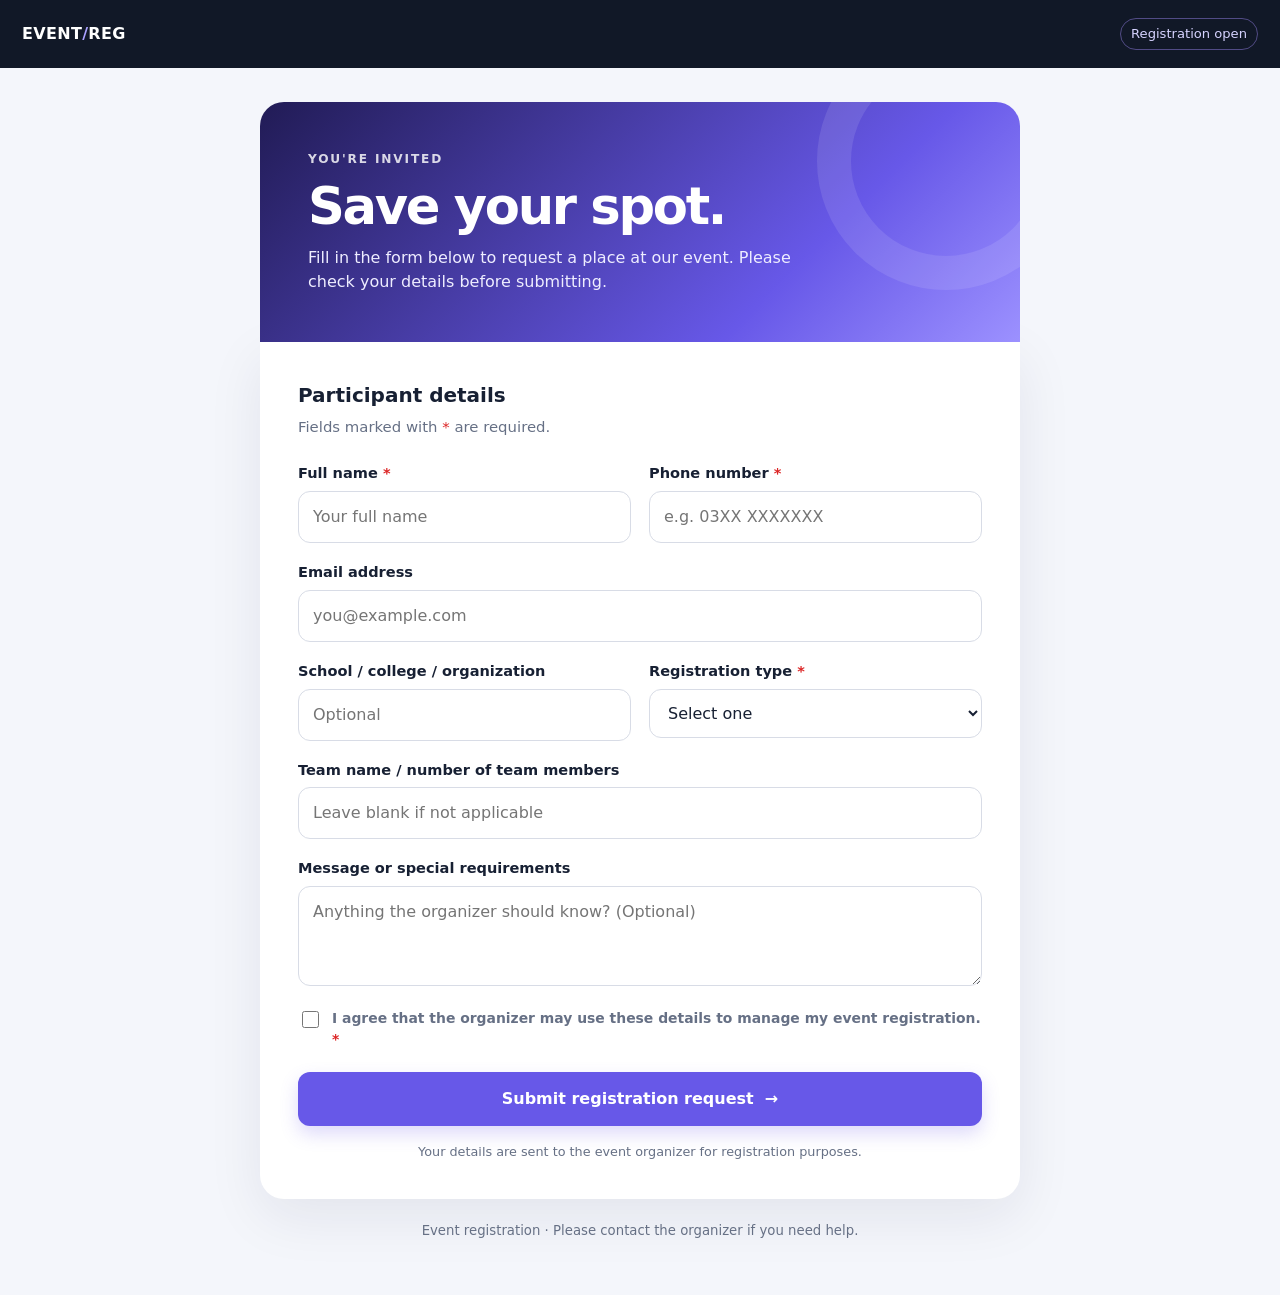
==== index.html @ c317f819 "Add files via upload" ====
<!doctype html>
<html lang="en">
<head>
  <meta charset="utf-8">
  <meta name="viewport" content="width=device-width, initial-scale=1">
  <meta name="theme-color" content="#111827">
  <title>Event Registration</title>
  <style>
    :root {
      color-scheme: light;
      --ink: #172033;
      --muted: #667085;
      --line: #e5e7eb;
      --paper: #ffffff;
      --wash: #f4f6fb;
      --accent: #6758e8;
      --accent-dark: #5143cf;
    }
    * { box-sizing: border-box; }
    body {
      margin: 0;
      background: var(--wash);
      color: var(--ink);
      font-family: Inter, ui-sans-serif, system-ui, -apple-system, BlinkMacSystemFont, "Segoe UI", sans-serif;
      line-height: 1.5;
    }
    .topbar {
      padding: 18px 22px;
      background: #111827;
      color: #fff;
      display: flex;
      align-items: center;
      justify-content: space-between;
      gap: 12px;
    }
    .brand { font-weight: 800; letter-spacing: .02em; }
    .top-label {
      color: #d6d3ff;
      font-size: .82rem;
      border: 1px solid #514b85;
      padding: 5px 10px;
      border-radius: 999px;
    }
    main { width: min(760px, calc(100% - 28px)); margin: 34px auto 54px; }
    .hero {
      background: linear-gradient(135deg, #211b55, #6758e8 70%, #9c91ff);
      color: white;
      padding: clamp(25px, 6vw, 48px);
      border-radius: 24px 24px 0 0;
      position: relative;
      overflow: hidden;
    }
    .hero::after {
      content: "";
      position: absolute;
      width: 190px;
      height: 190px;
      border: 34px solid rgba(255,255,255,.10);
      border-radius: 50%;
      right: -55px;
      top: -70px;
    }
    .eyebrow { text-transform: uppercase; letter-spacing: .15em; font-size: .76rem; font-weight: 800; opacity: .82; }
    h1 { font-size: clamp(2rem, 6vw, 3.2rem); line-height: 1.05; margin: 12px 0; letter-spacing: -.045em; }
    .hero p { max-width: 520px; margin: 0; color: #eeedff; }
    .form-card {
      background: var(--paper);
      padding: clamp(22px, 5vw, 38px);
      border-radius: 0 0 24px 24px;
      box-shadow: 0 18px 55px rgba(26, 31, 64, .08);
    }
    .section-title { margin: 0 0 6px; font-size: 1.25rem; }
    .hint { color: var(--muted); margin: 0 0 24px; font-size: .93rem; }
    .grid { display: grid; grid-template-columns: 1fr 1fr; gap: 18px; }
    .field { display: flex; flex-direction: column; gap: 7px; min-width: 0; }
    .wide { grid-column: 1 / -1; }
    label { font-size: .91rem; font-weight: 700; }
    .required { color: #dc2626; }
    input, select, textarea {
      width: 100%;
      border: 1px solid #d8dce6;
      border-radius: 12px;
      padding: 13px 14px;
      background: #fff;
      color: var(--ink);
      font: inherit;
      outline: none;
      transition: border-color .15s, box-shadow .15s;
    }
    textarea { min-height: 100px; resize: vertical; }
    input:focus, select:focus, textarea:focus {
      border-color: var(--accent);
      box-shadow: 0 0 0 3px rgba(103,88,232,.14);
    }
    .consent { display: flex; gap: 10px; align-items: flex-start; color: var(--muted); font-size: .87rem; margin: 22px 0; }
    .consent input { width: 17px; height: 17px; margin-top: 3px; accent-color: var(--accent); flex: 0 0 auto; }
    button {
      width: 100%;
      border: 0;
      border-radius: 12px;
      background: var(--accent);
      color: white;
      padding: 15px 18px;
      font: inherit;
      font-weight: 800;
      cursor: pointer;
      box-shadow: 0 8px 18px rgba(103,88,232,.22);
    }
    button:hover { background: var(--accent-dark); }
    .privacy { color: var(--muted); text-align: center; font-size: .8rem; margin: 16px 0 0; }
    footer { text-align: center; color: var(--muted); font-size: .83rem; padding: 22px 10px 0; }
    @media (max-width: 560px) {
      main { margin-top: 18px; }
      .grid { grid-template-columns: 1fr; gap: 15px; }
      .wide { grid-column: auto; }
      .topbar { padding: 15px 17px; }
    }
  </style>
</head>
<body>
  <header class="topbar">
    <div class="brand">EVENT<span style="color:#aaa1ff">/</span>REG</div>
    <div class="top-label">Registration open</div>
  </header>

  <main>
    <section class="hero">
      <div class="eyebrow">You're invited</div>
      <h1>Save your spot.</h1>
      <p>Fill in the form below to request a place at our event. Please check your details before submitting.</p>
    </section>

  
    <form class="form-card"
          action="https://formsubmit.co/studentsuran@gmail.com"
          method="POST">
      <input type="hidden" name="_subject" value="New event registration request">
      <input type="hidden" name="_template" value="table">
      <input type="hidden" name="_captcha" value="true">
      <input type="text" name="_honey" style="display:none" tabindex="-1" autocomplete="off">

      <h2 class="section-title">Participant details</h2>
      <p class="hint">Fields marked with <span class="required">*</span> are required.</p>

      <div class="grid">
        <div class="field">
          <label for="name">Full name <span class="required">*</span></label>
          <input id="name" name="Full name" autocomplete="name" placeholder="Your full name" required maxlength="100">
        </div>
        <div class="field">
          <label for="phone">Phone number <span class="required">*</span></label>
          <input id="phone" name="Phone number" type="tel" autocomplete="tel" placeholder="e.g. 03XX XXXXXXX" required maxlength="30">
        </div>
        <div class="field wide">
          <label for="email">Email address</label>
          <input id="email" name="Participant email" type="email" autocomplete="email" placeholder="you@example.com" maxlength="150">
        </div>
        <div class="field">
          <label for="organization">School / college / organization</label>
          <input id="organization" name="School, college, or organization" placeholder="Optional" maxlength="150">
        </div>
        <div class="field">
          <label for="type">Registration type <span class="required">*</span></label>
          <select id="type" name="Registration type" required>
            <option value="" selected disabled>Select one</option>
            <option>Individual</option>
            <option>Team representative</option>
            <option>Guest</option>
            <option>Volunteer</option>
          </select>
        </div>
        <div class="field wide">
          <label for="team">Team name / number of team members</label>
          <input id="team" name="Team details" placeholder="Leave blank if not applicable" maxlength="150">
        </div>
        <div class="field wide">
          <label for="message">Message or special requirements</label>
          <textarea id="message" name="Message or special requirements" placeholder="Anything the organizer should know? (Optional)" maxlength="1000"></textarea>
        </div>
      </div>

      <label class="consent">
        <input type="checkbox" name="Consent" value="I agree that the organizer may use these details to manage my event registration." required>
        <span>I agree that the organizer may use these details to manage my event registration. <span class="required">*</span></span>
      </label>

      <button type="submit">Submit registration request&nbsp; →</button>
      <p class="privacy">Your details are sent to the event organizer for registration purposes.</p>
    </form>
    <footer>Event registration · Please contact the organizer if you need help.</footer>
  </main>
</body>
</html>
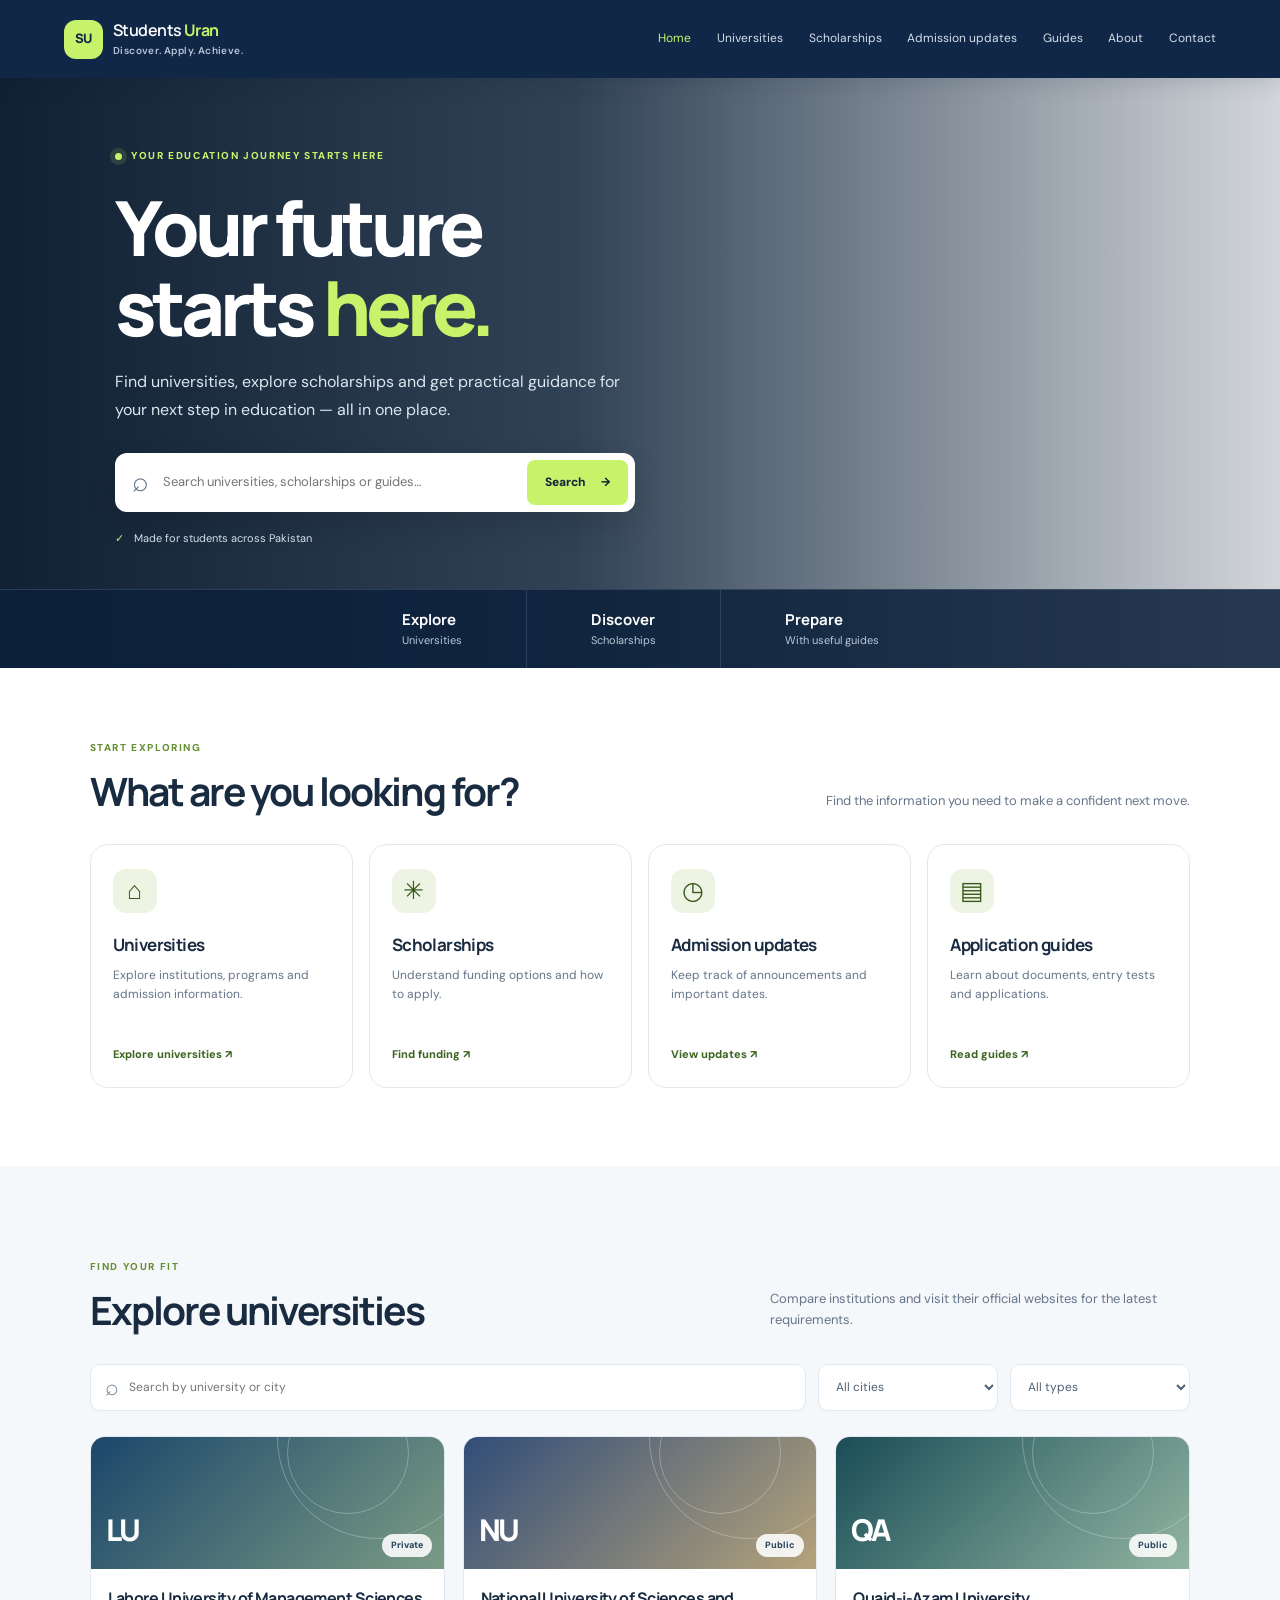
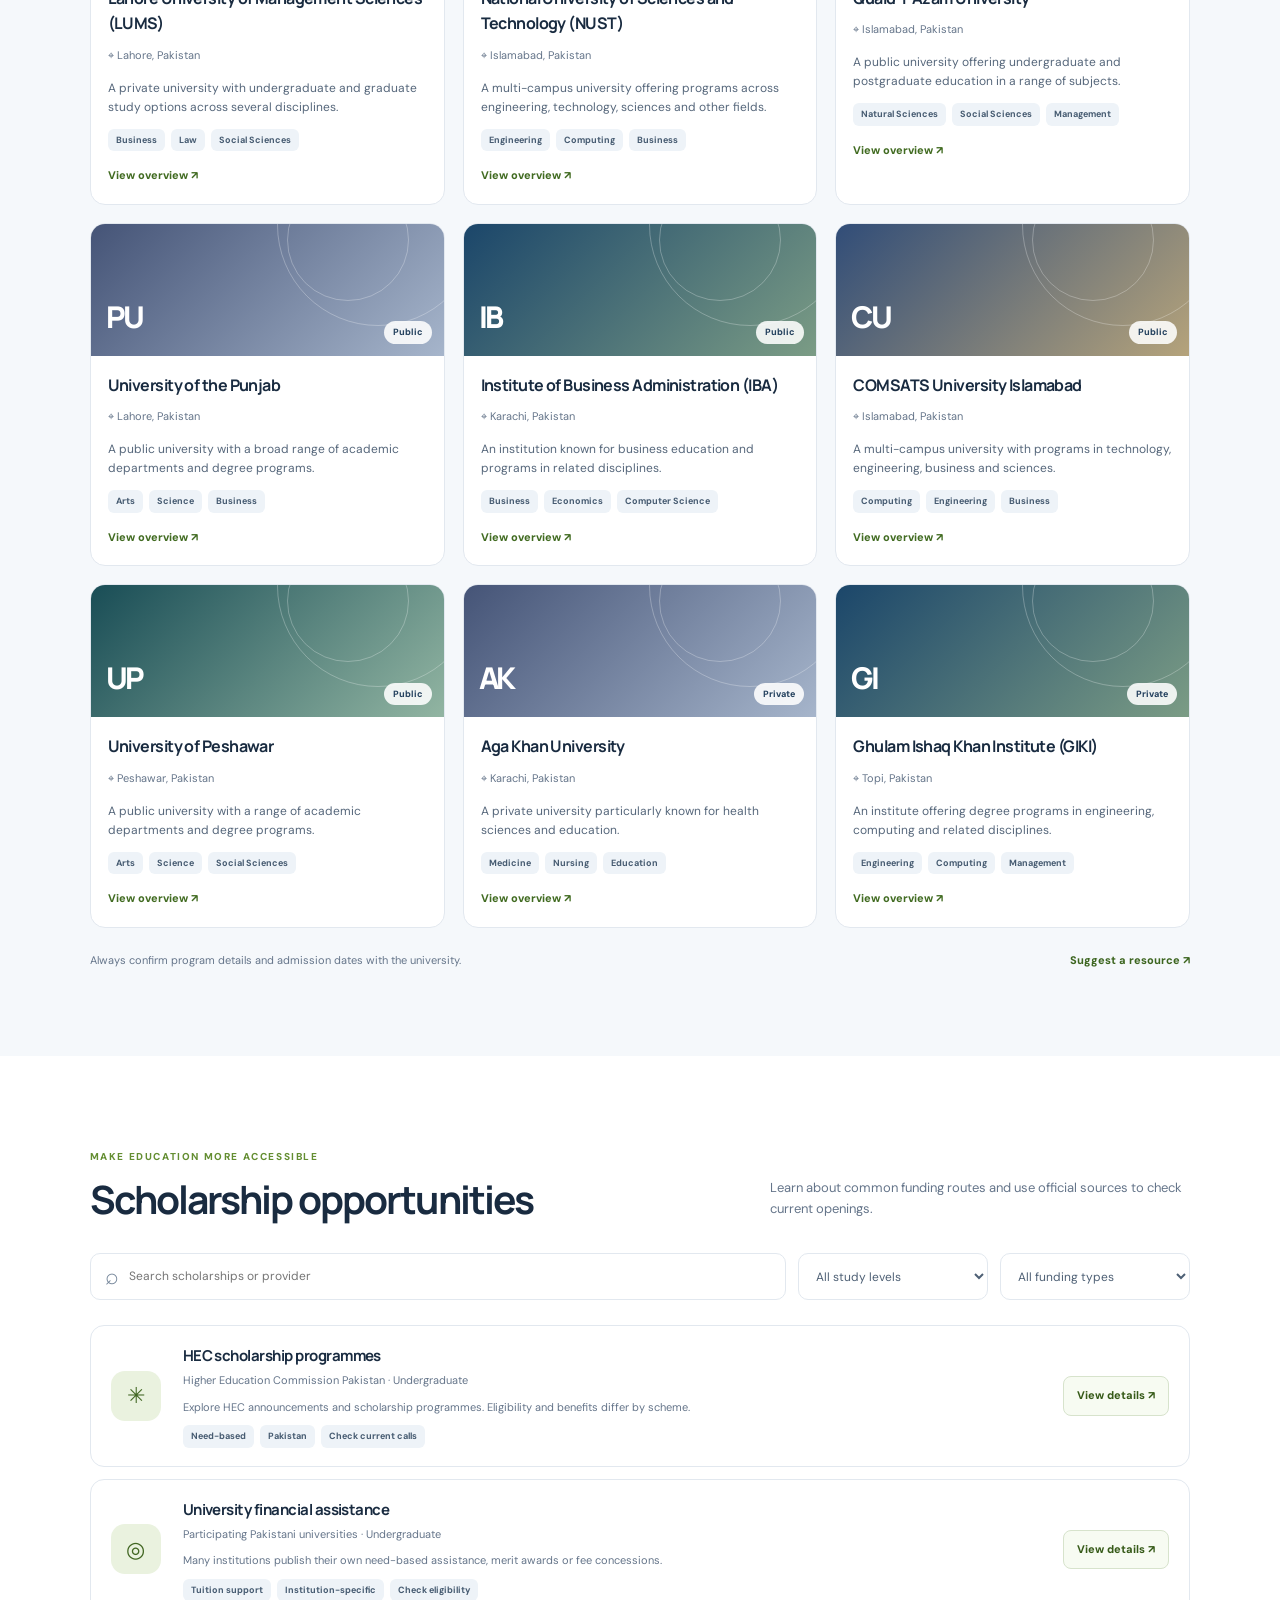
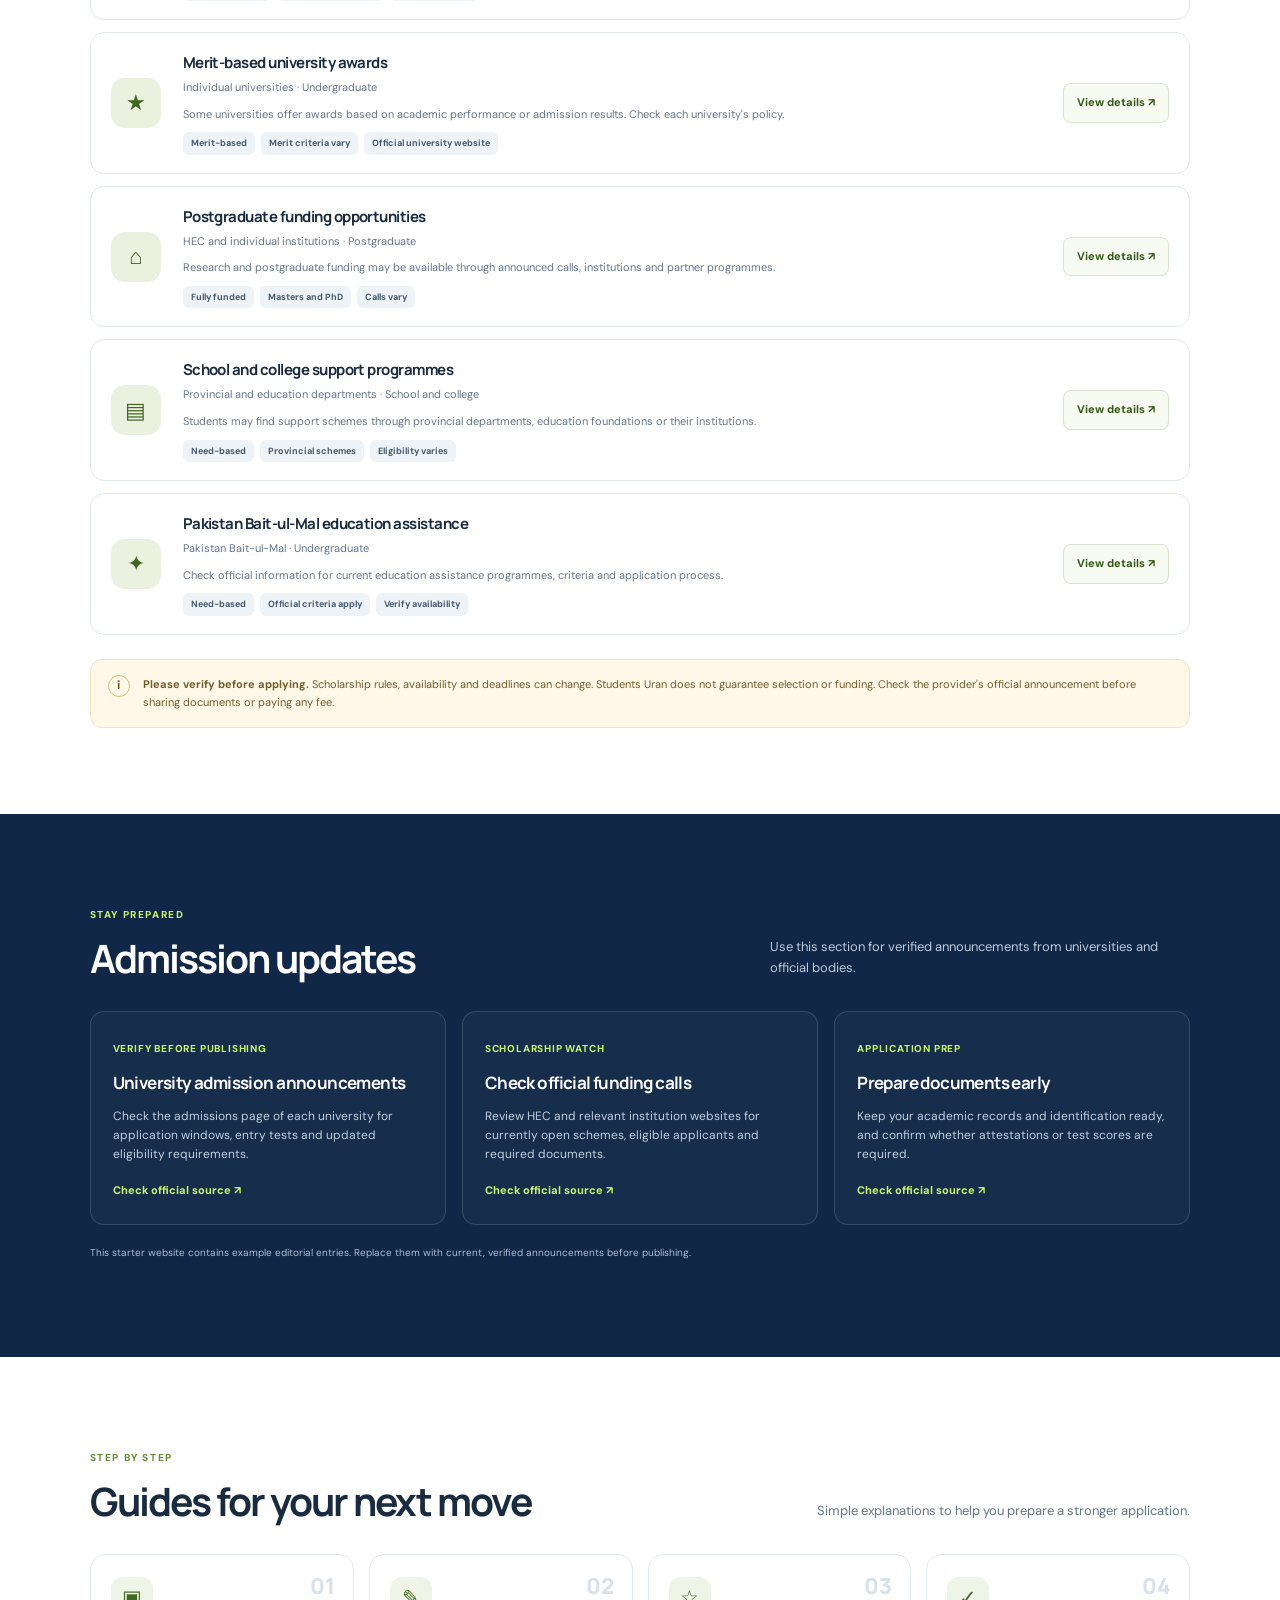
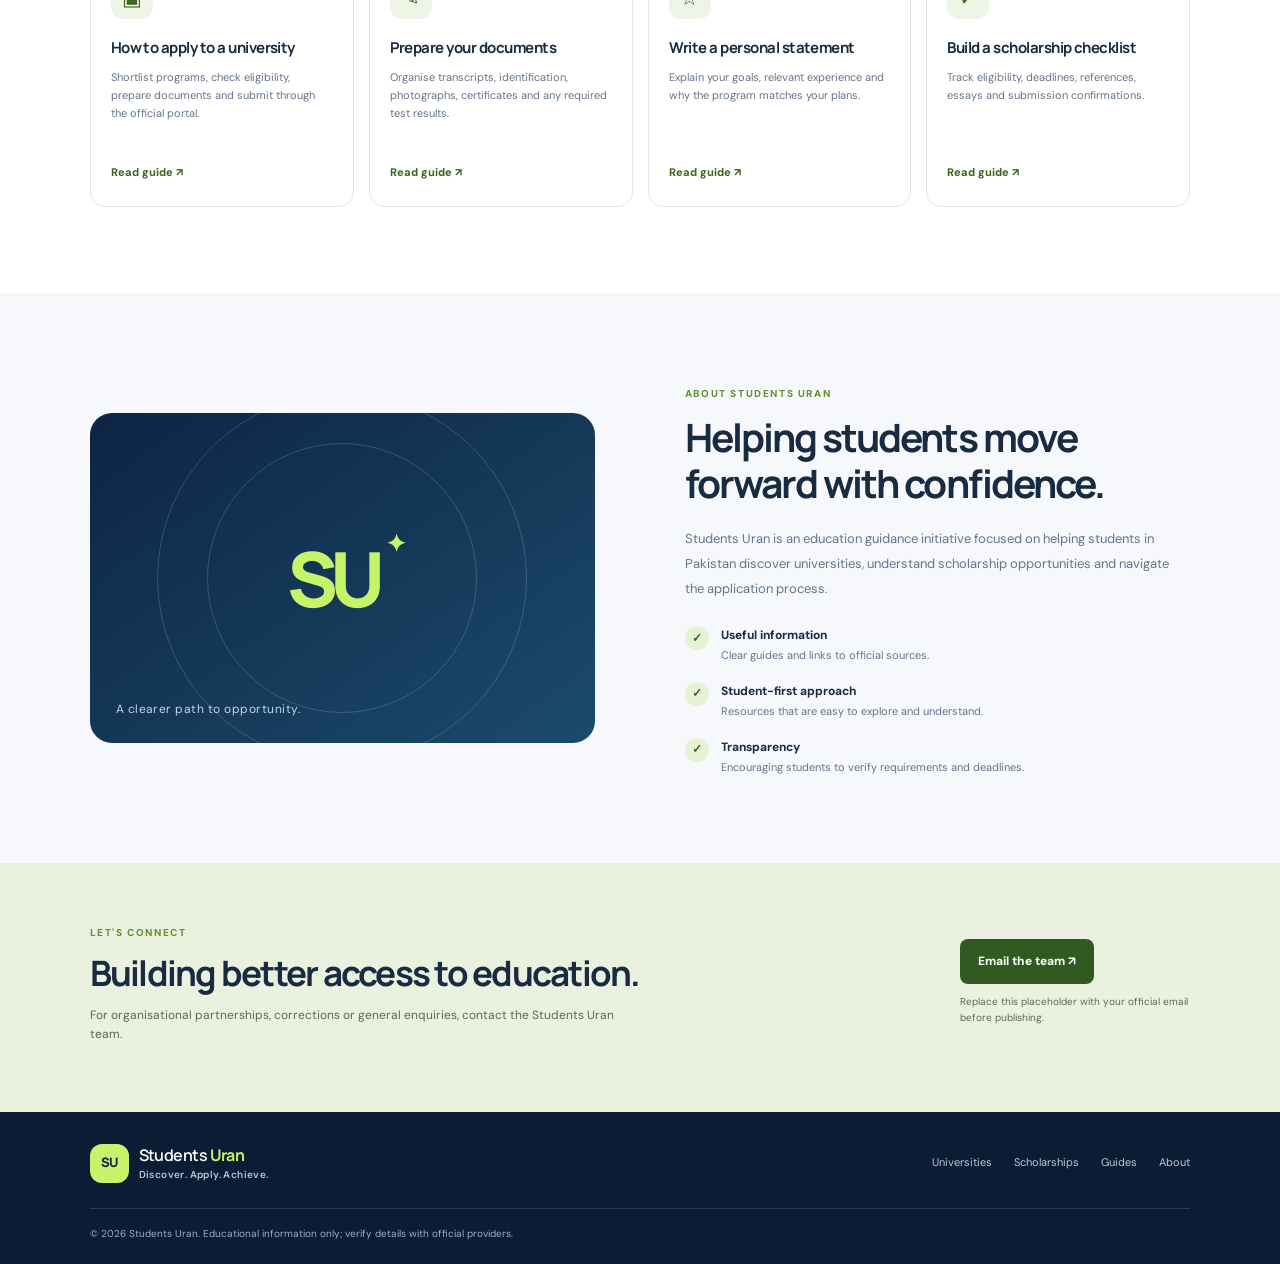
==== commit 29055f0a: "Add files via upload" ====
--- a/index.html
+++ b/index.html
@@ -3,191 +3,108 @@
 <head>
   <meta charset="utf-8">
   <meta name="viewport" content="width=device-width, initial-scale=1">
-  <meta name="theme-color" content="#111827">
-  <title>Event Registration</title>
-  <style>
-    :root {
-      color-scheme: light;
-      --ink: #172033;
-      --muted: #667085;
-      --line: #e5e7eb;
-      --paper: #ffffff;
-      --wash: #f4f6fb;
-      --accent: #6758e8;
-      --accent-dark: #5143cf;
-    }
-    * { box-sizing: border-box; }
-    body {
-      margin: 0;
-      background: var(--wash);
-      color: var(--ink);
-      font-family: Inter, ui-sans-serif, system-ui, -apple-system, BlinkMacSystemFont, "Segoe UI", sans-serif;
-      line-height: 1.5;
-    }
-    .topbar {
-      padding: 18px 22px;
-      background: #111827;
-      color: #fff;
-      display: flex;
-      align-items: center;
-      justify-content: space-between;
-      gap: 12px;
-    }
-    .brand { font-weight: 800; letter-spacing: .02em; }
-    .top-label {
-      color: #d6d3ff;
-      font-size: .82rem;
-      border: 1px solid #514b85;
-      padding: 5px 10px;
-      border-radius: 999px;
-    }
-    main { width: min(760px, calc(100% - 28px)); margin: 34px auto 54px; }
-    .hero {
-      background: linear-gradient(135deg, #211b55, #6758e8 70%, #9c91ff);
-      color: white;
-      padding: clamp(25px, 6vw, 48px);
-      border-radius: 24px 24px 0 0;
-      position: relative;
-      overflow: hidden;
-    }
-    .hero::after {
-      content: "";
-      position: absolute;
-      width: 190px;
-      height: 190px;
-      border: 34px solid rgba(255,255,255,.10);
-      border-radius: 50%;
-      right: -55px;
-      top: -70px;
-    }
-    .eyebrow { text-transform: uppercase; letter-spacing: .15em; font-size: .76rem; font-weight: 800; opacity: .82; }
-    h1 { font-size: clamp(2rem, 6vw, 3.2rem); line-height: 1.05; margin: 12px 0; letter-spacing: -.045em; }
-    .hero p { max-width: 520px; margin: 0; color: #eeedff; }
-    .form-card {
-      background: var(--paper);
-      padding: clamp(22px, 5vw, 38px);
-      border-radius: 0 0 24px 24px;
-      box-shadow: 0 18px 55px rgba(26, 31, 64, .08);
-    }
-    .section-title { margin: 0 0 6px; font-size: 1.25rem; }
-    .hint { color: var(--muted); margin: 0 0 24px; font-size: .93rem; }
-    .grid { display: grid; grid-template-columns: 1fr 1fr; gap: 18px; }
-    .field { display: flex; flex-direction: column; gap: 7px; min-width: 0; }
-    .wide { grid-column: 1 / -1; }
-    label { font-size: .91rem; font-weight: 700; }
-    .required { color: #dc2626; }
-    input, select, textarea {
-      width: 100%;
-      border: 1px solid #d8dce6;
-      border-radius: 12px;
-      padding: 13px 14px;
-      background: #fff;
-      color: var(--ink);
-      font: inherit;
-      outline: none;
-      transition: border-color .15s, box-shadow .15s;
-    }
-    textarea { min-height: 100px; resize: vertical; }
-    input:focus, select:focus, textarea:focus {
-      border-color: var(--accent);
-      box-shadow: 0 0 0 3px rgba(103,88,232,.14);
-    }
-    .consent { display: flex; gap: 10px; align-items: flex-start; color: var(--muted); font-size: .87rem; margin: 22px 0; }
-    .consent input { width: 17px; height: 17px; margin-top: 3px; accent-color: var(--accent); flex: 0 0 auto; }
-    button {
-      width: 100%;
-      border: 0;
-      border-radius: 12px;
-      background: var(--accent);
-      color: white;
-      padding: 15px 18px;
-      font: inherit;
-      font-weight: 800;
-      cursor: pointer;
-      box-shadow: 0 8px 18px rgba(103,88,232,.22);
-    }
-    button:hover { background: var(--accent-dark); }
-    .privacy { color: var(--muted); text-align: center; font-size: .8rem; margin: 16px 0 0; }
-    footer { text-align: center; color: var(--muted); font-size: .83rem; padding: 22px 10px 0; }
-    @media (max-width: 560px) {
-      main { margin-top: 18px; }
-      .grid { grid-template-columns: 1fr; gap: 15px; }
-      .wide { grid-column: auto; }
-      .topbar { padding: 15px 17px; }
-    }
-  </style>
+  <meta name="description" content="Students Uran helps Pakistani students explore universities, scholarships, admissions and application guides.">
+  <meta name="theme-color" content="#102747">
+  <title>Students Uran — Discover. Apply. Achieve.</title>
+  <link rel="preconnect" href="https://fonts.googleapis.com">
+  <link rel="preconnect" href="https://fonts.gstatic.com" crossorigin>
+  <link href="https://fonts.googleapis.com/css2?family=DM+Sans:wght@400;500;600;700&family=Manrope:wght@400;500;600;700;800&display=swap" rel="stylesheet">
+  <link rel="stylesheet" href="styles.css">
 </head>
 <body>
-  <header class="topbar">
-    <div class="brand">EVENT<span style="color:#aaa1ff">/</span>REG</div>
-    <div class="top-label">Registration open</div>
+  <header class="site-header">
+    <a class="brand" href="#home" aria-label="Students Uran home">
+      <span class="brand-mark">SU</span>
+      <span>Students <b>Uran</b><small>Discover. Apply. Achieve.</small></span>
+    </a>
+    <button class="menu-toggle" id="menuToggle" aria-label="Open navigation" aria-expanded="false">☰</button>
+    <nav id="mainNav" class="nav">
+      <a href="#home" class="active">Home</a><a href="#universities">Universities</a><a href="#scholarships">Scholarships</a>
+      <a href="#updates">Admission updates</a><a href="#guides">Guides</a><a href="#about">About</a><a href="#contact">Contact</a>
+    </nav>
   </header>
 
   <main>
-    <section class="hero">
-      <div class="eyebrow">You're invited</div>
-      <h1>Save your spot.</h1>
-      <p>Fill in the form below to request a place at our event. Please check your details before submitting.</p>
+    <section class="hero" id="home">
+      <div class="hero-shade"></div>
+      <div class="hero-content">
+        <div class="eyebrow"><span class="eyebrow-dot"></span> YOUR EDUCATION JOURNEY STARTS HERE</div>
+        <h1>Your future<br>starts <span>here.</span></h1>
+        <p>Find universities, explore scholarships and get practical guidance for your next step in education — all in one place.</p>
+        <form class="hero-search" id="heroSearch">
+          <span aria-hidden="true">⌕</span><input id="globalSearch" type="search" placeholder="Search universities, scholarships or guides…" aria-label="Search website">
+          <button type="submit">Search <span>→</span></button>
+        </form>
+        <div class="hero-note"><span>✓</span> Made for students across Pakistan</div>
+      </div>
+      <div class="hero-stats">
+        <div><strong>Explore</strong><span>Universities</span></div><div><strong>Discover</strong><span>Scholarships</span></div><div><strong>Prepare</strong><span>With useful guides</span></div>
+      </div>
     </section>
 
-  
-    <form class="form-card"
-          action="https://formsubmit.co/studentsuran@gmail.com"
-          method="POST">
-      <input type="hidden" name="_subject" value="New event registration request">
-      <input type="hidden" name="_template" value="table">
-      <input type="hidden" name="_captcha" value="true">
-      <input type="text" name="_honey" style="display:none" tabindex="-1" autocomplete="off">
+    <section class="section quick-section">
+      <div class="section-heading"><div><span class="kicker">START EXPLORING</span><h2>What are you looking for?</h2></div><p>Find the information you need to make a confident next move.</p></div>
+      <div class="quick-grid">
+        <a class="quick-card" href="#universities"><span class="quick-icon">⌂</span><h3>Universities</h3><p>Explore institutions, programs and admission information.</p><span class="card-link">Explore universities ↗</span></a>
+        <a class="quick-card" href="#scholarships"><span class="quick-icon">✳</span><h3>Scholarships</h3><p>Understand funding options and how to apply.</p><span class="card-link">Find funding ↗</span></a>
+        <a class="quick-card" href="#updates"><span class="quick-icon">◷</span><h3>Admission updates</h3><p>Keep track of announcements and important dates.</p><span class="card-link">View updates ↗</span></a>
+        <a class="quick-card" href="#guides"><span class="quick-icon">▤</span><h3>Application guides</h3><p>Learn about documents, entry tests and applications.</p><span class="card-link">Read guides ↗</span></a>
+      </div>
+    </section>
 
-      <h2 class="section-title">Participant details</h2>
-      <p class="hint">Fields marked with <span class="required">*</span> are required.</p>
+    <section class="section tinted" id="universities">
+      <div class="section-heading"><div><span class="kicker">FIND YOUR FIT</span><h2>Explore universities</h2></div><p>Compare institutions and visit their official websites for the latest requirements.</p></div>
+      <div class="filters">
+        <label class="search-field"><span>⌕</span><input id="universitySearch" type="search" placeholder="Search by university or city"></label>
+        <select id="cityFilter" aria-label="Filter universities by city"><option value="">All cities</option></select>
+        <select id="typeFilter" aria-label="Filter universities by type"><option value="">All types</option><option>Public</option><option>Private</option></select>
+      </div>
+      <div class="card-grid" id="universityGrid"></div>
+      <p class="empty-state hidden" id="universityEmpty">No universities match those filters. Try another search.</p>
+      <div class="section-foot"><span>Always confirm program details and admission dates with the university.</span><a href="#contact">Suggest a resource ↗</a></div>
+    </section>
 
-      <div class="grid">
-        <div class="field">
-          <label for="name">Full name <span class="required">*</span></label>
-          <input id="name" name="Full name" autocomplete="name" placeholder="Your full name" required maxlength="100">
-        </div>
-        <div class="field">
-          <label for="phone">Phone number <span class="required">*</span></label>
-          <input id="phone" name="Phone number" type="tel" autocomplete="tel" placeholder="e.g. 03XX XXXXXXX" required maxlength="30">
-        </div>
-        <div class="field wide">
-          <label for="email">Email address</label>
-          <input id="email" name="Participant email" type="email" autocomplete="email" placeholder="you@example.com" maxlength="150">
-        </div>
-        <div class="field">
-          <label for="organization">School / college / organization</label>
-          <input id="organization" name="School, college, or organization" placeholder="Optional" maxlength="150">
-        </div>
-        <div class="field">
-          <label for="type">Registration type <span class="required">*</span></label>
-          <select id="type" name="Registration type" required>
-            <option value="" selected disabled>Select one</option>
-            <option>Individual</option>
-            <option>Team representative</option>
-            <option>Guest</option>
-            <option>Volunteer</option>
-          </select>
-        </div>
-        <div class="field wide">
-          <label for="team">Team name / number of team members</label>
-          <input id="team" name="Team details" placeholder="Leave blank if not applicable" maxlength="150">
-        </div>
-        <div class="field wide">
-          <label for="message">Message or special requirements</label>
-          <textarea id="message" name="Message or special requirements" placeholder="Anything the organizer should know? (Optional)" maxlength="1000"></textarea>
-        </div>
+    <section class="section" id="scholarships">
+      <div class="section-heading"><div><span class="kicker">MAKE EDUCATION MORE ACCESSIBLE</span><h2>Scholarship opportunities</h2></div><p>Learn about common funding routes and use official sources to check current openings.</p></div>
+      <div class="filters scholarship-filters">
+        <label class="search-field"><span>⌕</span><input id="scholarshipSearch" type="search" placeholder="Search scholarships or provider"></label>
+        <select id="levelFilter" aria-label="Filter by study level"><option value="">All study levels</option><option>Undergraduate</option><option>Postgraduate</option><option>School and college</option></select>
+        <select id="fundingFilter" aria-label="Filter by funding type"><option value="">All funding types</option><option>Need-based</option><option>Merit-based</option><option>Fully funded</option><option>Tuition support</option></select>
       </div>
+      <div class="scholarship-list" id="scholarshipList"></div>
+      <p class="empty-state hidden" id="scholarshipEmpty">No opportunities match those filters. Try another search.</p>
+      <div class="notice"><span class="notice-icon">i</span><p><b>Please verify before applying.</b> Scholarship rules, availability and deadlines can change. Students Uran does not guarantee selection or funding. Check the provider's official announcement before sharing documents or paying any fee.</p></div>
+    </section>
 
-      <label class="consent">
-        <input type="checkbox" name="Consent" value="I agree that the organizer may use these details to manage my event registration." required>
-        <span>I agree that the organizer may use these details to manage my event registration. <span class="required">*</span></span>
-      </label>
+    <section class="section dark-section" id="updates">
+      <div class="section-heading light-heading"><div><span class="kicker">STAY PREPARED</span><h2>Admission updates</h2></div><p>Use this section for verified announcements from universities and official bodies.</p></div>
+      <div class="updates-grid" id="updatesGrid"></div>
+      <p class="update-caption">This starter website contains example editorial entries. Replace them with current, verified announcements before publishing.</p>
+    </section>
 
-      <button type="submit">Submit registration request&nbsp; →</button>
-      <p class="privacy">Your details are sent to the event organizer for registration purposes.</p>
-    </form>
-    <footer>Event registration · Please contact the organizer if you need help.</footer>
+    <section class="section" id="guides">
+      <div class="section-heading"><div><span class="kicker">STEP BY STEP</span><h2>Guides for your next move</h2></div><p>Simple explanations to help you prepare a stronger application.</p></div>
+      <div class="guide-grid">
+        <article class="guide-card"><span class="guide-number">01</span><div class="guide-icon">▣</div><h3>How to apply to a university</h3><p>Shortlist programs, check eligibility, prepare documents and submit through the official portal.</p><button class="text-button guide-open" data-guide="apply">Read guide ↗</button></article>
+        <article class="guide-card"><span class="guide-number">02</span><div class="guide-icon">✎</div><h3>Prepare your documents</h3><p>Organise transcripts, identification, photographs, certificates and any required test results.</p><button class="text-button guide-open" data-guide="documents">Read guide ↗</button></article>
+        <article class="guide-card"><span class="guide-number">03</span><div class="guide-icon">☆</div><h3>Write a personal statement</h3><p>Explain your goals, relevant experience and why the program matches your plans.</p><button class="text-button guide-open" data-guide="statement">Read guide ↗</button></article>
+        <article class="guide-card"><span class="guide-number">04</span><div class="guide-icon">✓</div><h3>Build a scholarship checklist</h3><p>Track eligibility, deadlines, references, essays and submission confirmations.</p><button class="text-button guide-open" data-guide="scholarship">Read guide ↗</button></article>
+      </div>
+    </section>
+
+    <section class="section about-section" id="about">
+      <div class="about-art"><div class="orbit orbit-one"></div><div class="orbit orbit-two"></div><div class="about-monogram">SU<span>✦</span></div><div class="about-caption">A clearer path to opportunity.</div></div>
+      <div class="about-copy"><span class="kicker">ABOUT STUDENTS URAN</span><h2>Helping students move forward with confidence.</h2><p>Students Uran is an education guidance initiative focused on helping students in Pakistan discover universities, understand scholarship opportunities and navigate the application process.</p>
+        <div class="value-list"><div><span>✓</span><div><b>Useful information</b><small>Clear guides and links to official sources.</small></div></div><div><span>✓</span><div><b>Student-first approach</b><small>Resources that are easy to explore and understand.</small></div></div><div><span>✓</span><div><b>Transparency</b><small>Encouraging students to verify requirements and deadlines.</small></div></div></div>
+      </div>
+    </section>
+
+    <section class="contact-band" id="contact"><div><span class="kicker">LET'S CONNECT</span><h2>Building better access to education.</h2><p>For organisational partnerships, corrections or general enquiries, contact the Students Uran team.</p></div><div class="contact-actions"><a class="button button-green" id="emailLink" href="mailto:hello@studentsuran.org">Email the team ↗</a><p>Replace this placeholder with your official email before publishing.</p></div></section>
   </main>
+
+  <footer class="footer"><a class="brand footer-brand" href="#home"><span class="brand-mark">SU</span><span>Students <b>Uran</b><small>Discover. Apply. Achieve.</small></span></a><div class="footer-links"><a href="#universities">Universities</a><a href="#scholarships">Scholarships</a><a href="#guides">Guides</a><a href="#about">About</a></div><p>© <span id="year"></span> Students Uran. Educational information only; verify details with official providers.</p></footer>
+
+  <dialog id="detailDialog" class="detail-dialog"><button class="dialog-close" id="dialogClose" aria-label="Close dialog">×</button><div id="dialogContent"></div></dialog>
+  <script src="data.js"></script><script src="app.js"></script>
 </body>
-</html>
+</html>
--- a/styles.css
+++ b/styles.css
@@ -0,0 +1,5 @@
+ :root{--navy:#102747;--navy2:#173b68;--ink:#192b40;--muted:#65758a;--green:#c7f36b;--green-dark:#365a18;--line:#e2e8ef;--pale:#f5f8fb;--white:#fff;--radius:18px;--shadow:0 12px 35px rgba(18,39,67,.08)}
+*{box-sizing:border-box}html{scroll-behavior:smooth;scroll-padding-top:90px}body{margin:0;font-family:"DM Sans",sans-serif;color:var(--ink);line-height:1.6;background:#fff}h1,h2,h3,.brand{font-family:Manrope,sans-serif;letter-spacing:-.035em}a{color:inherit;text-decoration:none}button,input,select{font:inherit}.site-header{height:78px;padding:0 clamp(18px,5vw,76px);display:flex;align-items:center;justify-content:space-between;gap:28px;background:var(--navy);color:white;position:sticky;top:0;z-index:10;box-shadow:0 5px 20px #081a3020}.brand{display:flex;align-items:center;gap:10px;font-size:16px;font-weight:600;line-height:1.2;white-space:nowrap}.brand b{color:var(--green)}.brand small{display:block;font-family:"DM Sans",sans-serif;font-size:10px;letter-spacing:.04em;color:#b7c6d8;margin-top:4px}.brand-mark{display:grid;place-items:center;width:39px;height:39px;border-radius:12px;background:var(--green);color:var(--navy);font-size:13px;font-weight:800;letter-spacing:-.04em}.nav{display:flex;align-items:center;gap:clamp(12px,2vw,27px)}.nav a{font-size:12px;color:#d5dfeb;transition:.2s}.nav a:hover,.nav a.active{color:var(--green)}.menu-toggle{display:none;background:none;border:0;color:#fff;font-size:26px}.hero{min-height:540px;position:relative;display:flex;align-items:center;background:linear-gradient(90deg,rgba(7,24,44,.96) 0%,rgba(9,30,53,.84) 45%,rgba(9,30,53,.18) 100%),url('https://images.unsplash.com/photo-1523050854058-8df90110c9f1?auto=format&fit=crop&w=2000&q=85') center 45%/cover;color:white;padding:70px clamp(22px,9vw,140px) 120px}.hero-content{max-width:670px;position:relative;z-index:1}.eyebrow,.kicker{font-size:10px;letter-spacing:.16em;font-weight:800;color:#648e32}.eyebrow{color:var(--green);display:flex;align-items:center;gap:9px}.eyebrow-dot{width:7px;height:7px;background:var(--green);border-radius:50%;box-shadow:0 0 0 5px #c7f36b20}.hero h1{font-size:clamp(46px,6.2vw,76px);line-height:1.05;margin:24px 0 20px;font-weight:800;letter-spacing:-.065em}.hero h1 span{color:var(--green)}.hero-content>p{max-width:520px;color:#dce6f0;font-size:16px;line-height:1.8;margin-bottom:28px}.hero-search{display:flex;align-items:center;gap:12px;background:#fff;border-radius:12px;padding:7px 7px 7px 17px;max-width:620px;box-shadow:0 12px 30px #0002}.hero-search>span{font-size:28px;color:#64758a}.hero-search input{min-width:0;flex:1;border:0;outline:0;color:var(--ink);font-size:13px}.hero-search button,.button{border:0;border-radius:8px;padding:13px 18px;background:var(--green);color:#14263b;font-weight:800;font-size:12px;cursor:pointer}.hero-search button span{margin-left:12px}.hero-note{font-size:11px;color:#d5dfeb;margin-top:18px}.hero-note span{color:var(--green);margin-right:7px}.hero-stats{position:absolute;z-index:1;bottom:0;left:0;right:0;display:flex;justify-content:center;background:#0b203bdb;border-top:1px solid #ffffff20}.hero-stats div{padding:18px 5vw;display:flex;flex-direction:column;border-right:1px solid #ffffff20;min-width:180px}.hero-stats div:last-child{border:0}.hero-stats strong{font-family:Manrope,sans-serif;font-size:15px}.hero-stats span{font-size:11px;color:#b9c8d8}.section{padding:86px clamp(20px,7vw,104px)}.tinted{background:var(--pale)}.section-heading{display:flex;align-items:end;justify-content:space-between;gap:28px;margin-bottom:30px}.section-heading h2,.about-copy h2,.contact-band h2{font-size:clamp(27px,3.4vw,39px);line-height:1.2;margin:9px 0 0;letter-spacing:-.05em}.section-heading>p{max-width:420px;color:var(--muted);font-size:13px;margin:0 0 3px}.quick-section{padding-top:65px;padding-bottom:78px}.quick-grid{display:grid;grid-template-columns:repeat(4,1fr);gap:16px}.quick-card{border:1px solid var(--line);border-radius:var(--radius);padding:24px 22px 22px;transition:.2s;background:white}.quick-card:hover,.university-card:hover,.guide-card:hover{transform:translateY(-4px);box-shadow:var(--shadow);border-color:#c9d7e7}.quick-icon{display:grid;place-items:center;width:44px;height:44px;background:#edf4e3;color:#385a1b;border-radius:13px;font-size:25px}.quick-card h3{font-size:17px;margin:18px 0 7px}.quick-card p{font-size:12px;color:var(--muted);min-height:58px;margin:0 0 16px}.card-link,.text-button{font-size:11px;color:#3c651f;font-weight:800}.filters{display:grid;grid-template-columns:minmax(200px,1fr) 180px 180px;gap:12px;margin-bottom:25px}.search-field{display:flex;align-items:center;gap:10px;background:#fff;border:1px solid var(--line);border-radius:10px;padding:0 14px;color:#75869a}.search-field span{font-size:23px}.search-field input{border:0;outline:0;width:100%;min-width:0;padding:13px 0;font-size:12px;background:transparent;color:var(--ink)}select{border:1px solid var(--line);border-radius:10px;background:#fff;color:#4e6075;padding:0 13px;font-size:12px;min-width:0}.card-grid{display:grid;grid-template-columns:repeat(3,1fr);gap:18px}.university-card{border:1px solid var(--line);border-radius:15px;overflow:hidden;background:#fff;transition:.2s}.uni-art{height:132px;position:relative;display:flex;align-items:end;padding:15px;background:linear-gradient(135deg,#1d476d,#86a77b);overflow:hidden}.uni-art:before,.uni-art:after{content:"";position:absolute;border:1px solid #ffffff45;border-radius:50%;width:200px;height:200px;right:-35px;top:-100px}.uni-art:after{width:120px;height:120px;right:35px;top:-45px}.uni-symbol{position:relative;z-index:1;color:#fff;font-size:30px;font-family:Manrope,sans-serif;font-weight:800;letter-spacing:-.08em}.uni-type{position:absolute;right:12px;bottom:12px;z-index:1;background:#ffffffdf;border-radius:20px;padding:4px 9px;font-size:9px;font-weight:800;color:#24415e}.uni-body{padding:17px}.uni-body h3{font-size:16px;margin:0 0 4px}.uni-city{font-size:11px;color:var(--muted)}.uni-body p{font-size:12px;color:#56677b;min-height:38px}.tag-row{display:flex;flex-wrap:wrap;gap:6px}.tag{display:inline-flex;background:#eef3f8;border-radius:6px;padding:4px 8px;font-size:9px;color:#465b71;font-weight:700}.uni-body button{margin-top:16px;background:none;border:0;padding:0;color:#416b21;font-size:11px;font-weight:800;cursor:pointer}.section-foot{display:flex;justify-content:space-between;gap:20px;margin-top:24px;font-size:11px;color:var(--muted)}.section-foot a{color:#3c651f;font-weight:800}.scholarship-filters{grid-template-columns:minmax(200px,1fr) 190px 190px}.scholarship-list{display:grid;gap:12px}.scholarship-card{display:grid;grid-template-columns:55px 1fr auto;gap:17px;align-items:center;border:1px solid var(--line);border-radius:14px;padding:18px 20px}.scholarship-icon{height:50px;width:50px;border-radius:14px;background:#eaf2df;color:#426723;display:grid;place-items:center;font-size:22px}.scholarship-card h3{font-size:15px;margin:0 0 4px}.scholarship-card p{font-size:11px;color:var(--muted);margin:0 0 9px}.scholarship-card .tag-row{margin-top:5px}.outline-button{border:1px solid #d7e3cc;color:#365a18;background:#f7fbf2;border-radius:8px;padding:10px 13px;font-size:11px;font-weight:800;cursor:pointer;white-space:nowrap}.notice{display:flex;gap:13px;background:#fff8e9;border:1px solid #f2e4bd;border-radius:12px;padding:15px 17px;margin-top:24px;color:#735d2b}.notice-icon{display:grid;place-items:center;flex:0 0 22px;height:22px;border:1px solid #d7bd72;border-radius:50%;font-size:12px;font-weight:800}.notice p{margin:0;font-size:11px;line-height:1.7}.dark-section{background:var(--navy);color:#fff}.light-heading .kicker{color:var(--green)}.light-heading>p{color:#bdc9d8}.updates-grid{display:grid;grid-template-columns:repeat(3,1fr);gap:16px}.update-card{border:1px solid #ffffff22;border-radius:14px;padding:22px;background:#ffffff08}.update-date{font-size:10px;color:var(--green);font-weight:800;letter-spacing:.08em}.update-card h3{font-size:17px;line-height:1.35;margin:12px 0 8px}.update-card p{font-size:12px;color:#c1cedc;min-height:55px}.update-card a{font-size:11px;color:var(--green);font-weight:800}.update-caption{font-size:10px;color:#aebdd0;margin-top:20px}.guide-grid{display:grid;grid-template-columns:repeat(4,1fr);gap:15px}.guide-card{position:relative;border:1px solid var(--line);border-radius:15px;padding:22px 20px;transition:.2s}.guide-number{position:absolute;right:18px;top:16px;color:#d8e2eb;font:800 22px Manrope,sans-serif}.guide-icon{width:42px;height:42px;border-radius:12px;display:grid;place-items:center;background:#eff5e6;color:#416823;font-size:21px}.guide-card h3{font-size:15px;line-height:1.4;margin:18px 0 9px}.guide-card p{font-size:11px;color:var(--muted);min-height:78px}.text-button{background:none;border:0;padding:0;cursor:pointer}.about-section{display:grid;grid-template-columns:1fr 1fr;align-items:center;gap:clamp(35px,7vw,100px);background:#f6f8fb}.about-art{min-height:330px;border-radius:22px;background:linear-gradient(145deg,#0d2544,#1c4a6b);position:relative;overflow:hidden;display:grid;place-items:center;color:#fff}.orbit{position:absolute;border:1px solid #ffffff2a;border-radius:50%;width:370px;height:370px}.orbit-two{width:270px;height:270px}.about-monogram{font:800 76px Manrope,sans-serif;letter-spacing:-.1em;color:var(--green);position:relative}.about-monogram span{font-size:24px;vertical-align:top;margin-left:8px}.about-caption{position:absolute;bottom:24px;left:26px;font-size:12px;color:#c7d5e2;letter-spacing:.04em}.about-copy>p{font-size:13px;line-height:1.9;color:var(--muted);margin:20px 0}.value-list{display:grid;gap:17px;margin-top:25px}.value-list>div{display:flex;gap:12px;align-items:start}.value-list>div>span{display:grid;place-items:center;background:#e5f2d3;color:#3d641e;width:24px;height:24px;border-radius:50%;font-size:12px;font-weight:800;flex-shrink:0}.value-list b,.value-list small{display:block}.value-list b{font-size:12px}.value-list small{font-size:11px;color:var(--muted);margin-top:2px}.contact-band{padding:55px clamp(20px,7vw,104px);display:flex;justify-content:space-between;align-items:center;gap:30px;background:#eaf2df}.contact-band h2{font-size:clamp(25px,3vw,35px);max-width:550px}.contact-band p{font-size:12px;color:#586b4b;max-width:540px}.contact-actions{min-width:210px}.button-green{display:inline-block;background:#315a20;color:white}.contact-actions>p{font-size:10px;max-width:230px}.footer{background:#0b1d34;color:#fff;padding:32px clamp(20px,7vw,104px) 22px;display:grid;grid-template-columns:1fr auto;gap:25px;align-items:center}.footer-brand{width:max-content}.footer-links{display:flex;gap:22px;flex-wrap:wrap}.footer-links a{font-size:11px;color:#bdc9d8}.footer>p{grid-column:1/-1;border-top:1px solid #ffffff20;padding-top:17px;margin:0;color:#9eafc3;font-size:10px}.empty-state{padding:28px;text-align:center;border:1px dashed #cbd5e1;border-radius:12px;color:var(--muted);font-size:13px}.hidden{display:none!important}.detail-dialog{width:min(620px,calc(100% - 28px));max-height:85vh;overflow:auto;border:0;border-radius:18px;padding:32px;box-shadow:0 25px 100px #07172c55;color:var(--ink)}.detail-dialog::backdrop{background:#07172cb8;backdrop-filter:blur(3px)}.dialog-close{position:absolute;right:15px;top:12px;border:0;background:#eff3f7;border-radius:50%;width:34px;height:34px;font-size:24px;cursor:pointer}.detail-dialog h2{font-size:26px;margin:4px 40px 10px 0}.detail-dialog p,.detail-dialog li{font-size:13px;color:#5b6b7e;line-height:1.8}.detail-dialog h3{font-size:14px;margin-top:22px}.dialog-link{display:inline-block;margin-top:12px;background:var(--navy);color:#fff;border-radius:8px;padding:12px 16px;font-size:12px;font-weight:800}.dialog-meta{display:flex;gap:8px;flex-wrap:wrap;margin:14px 0}.dialog-meta .tag{font-size:10px}
+@media(max-width:1050px){.nav{gap:12px}.nav a{font-size:11px}.quick-grid,.guide-grid{grid-template-columns:repeat(2,1fr)}.section{padding-left:5vw;padding-right:5vw}.hero{padding-left:7vw}.card-grid{grid-template-columns:repeat(2,1fr)}}
+@media(max-width:760px){.site-header{height:68px;padding:0 18px}.menu-toggle{display:block}.nav{display:none;position:absolute;left:0;right:0;top:68px;padding:16px 20px 22px;background:var(--navy);flex-direction:column;align-items:stretch;gap:0;border-top:1px solid #ffffff20}.nav.open{display:flex}.nav a{padding:12px 0;font-size:13px}.hero{min-height:590px;padding:55px 22px 150px;background-position:58% center}.hero h1{font-size:52px}.hero-content>p{font-size:14px}.hero-search{flex-wrap:wrap;padding:10px}.hero-search input{font-size:12px}.hero-search button{padding:12px}.hero-stats div{padding:15px 12px;min-width:0;flex:1}.hero-stats strong{font-size:12px}.hero-stats span{font-size:9px}.section{padding:58px 20px}.section-heading{display:block}.section-heading>p{margin-top:12px}.quick-grid,.guide-grid,.card-grid,.updates-grid{grid-template-columns:1fr}.quick-card p,.guide-card p{min-height:0}.filters,.scholarship-filters{grid-template-columns:1fr}.filters select{min-height:44px}.scholarship-card{grid-template-columns:45px 1fr;gap:12px;padding:15px}.scholarship-icon{height:43px;width:43px}.scholarship-card .outline-button{grid-column:2;justify-self:start}.section-foot{flex-direction:column;gap:8px}.about-section{grid-template-columns:1fr;gap:30px}.about-art{min-height:260px}.contact-band{padding:40px 20px;display:block}.contact-actions{margin-top:20px}.footer{grid-template-columns:1fr}.footer-links{gap:14px}.footer>p{grid-column:auto}.detail-dialog{padding:25px 22px}.update-card p{min-height:0}}
+@media(prefers-reduced-motion:reduce){html{scroll-behavior:auto}*,*::before,*::after{transition:none!important}}
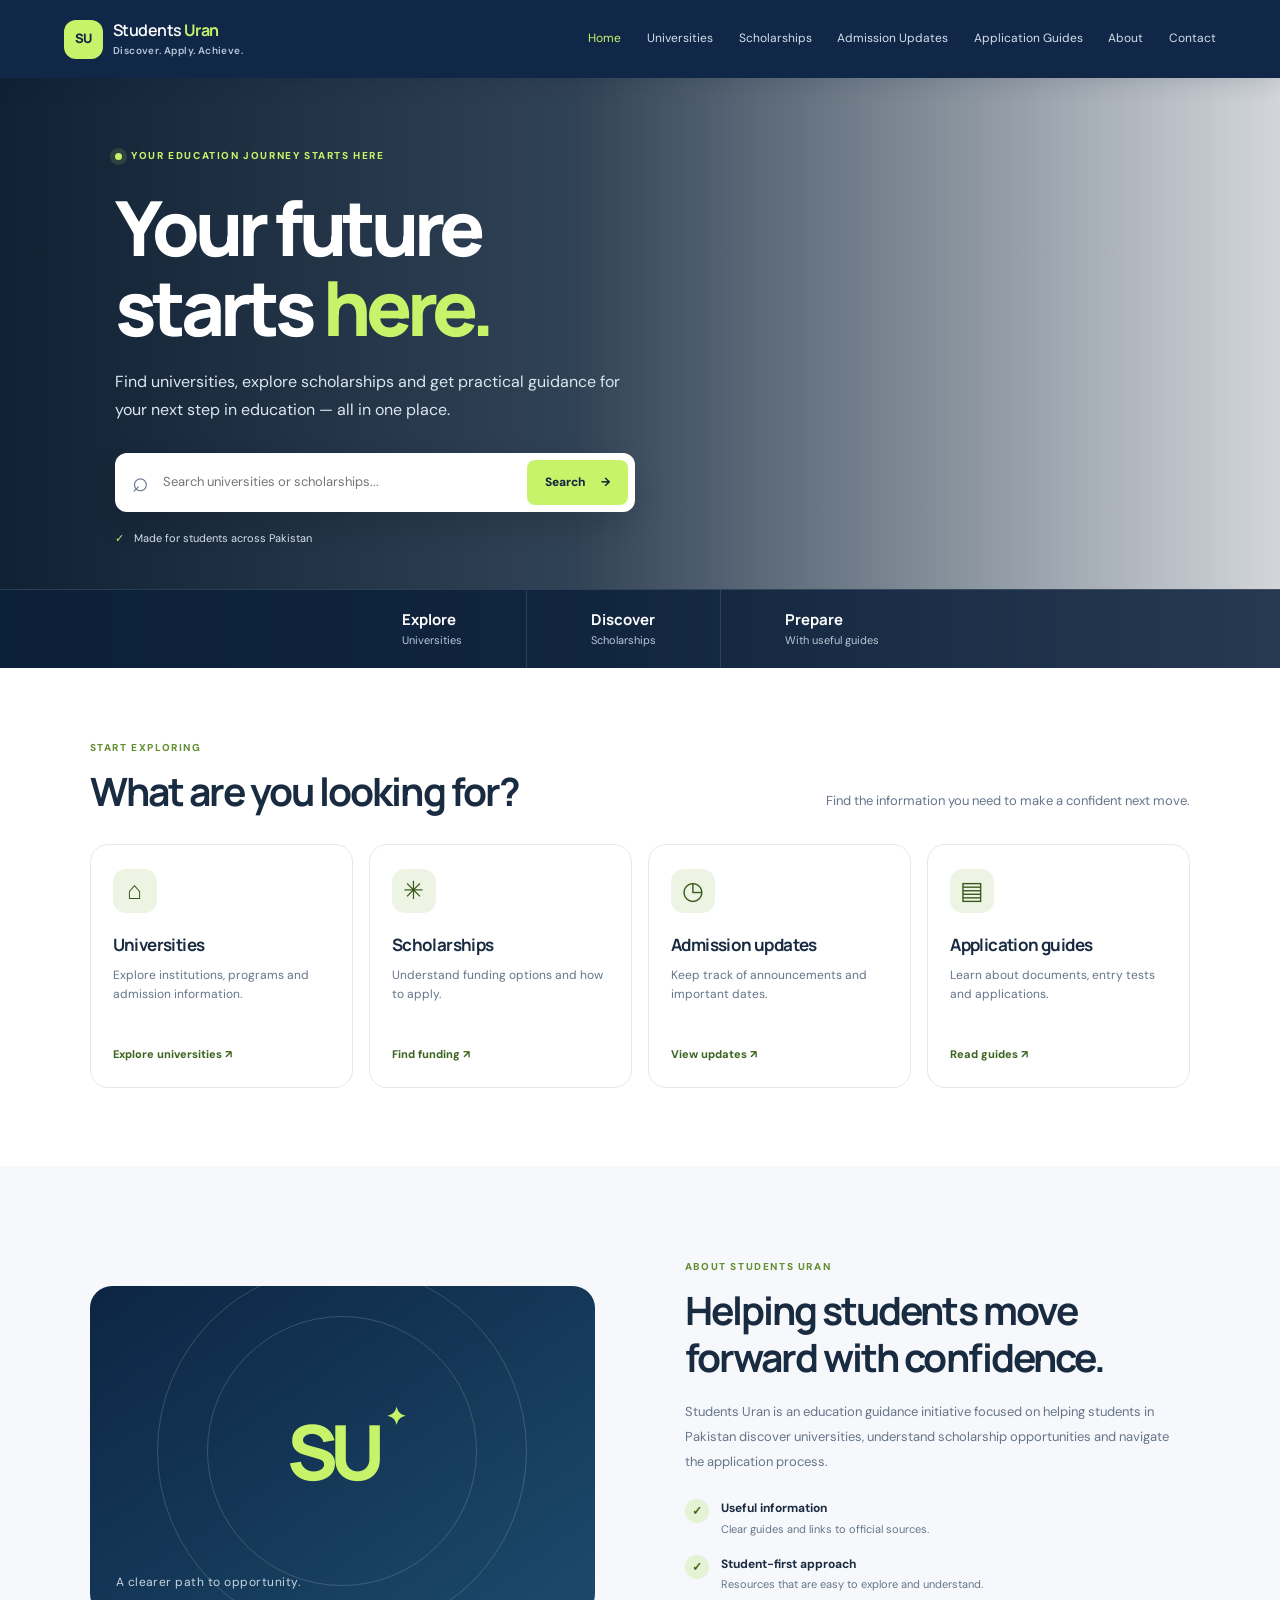
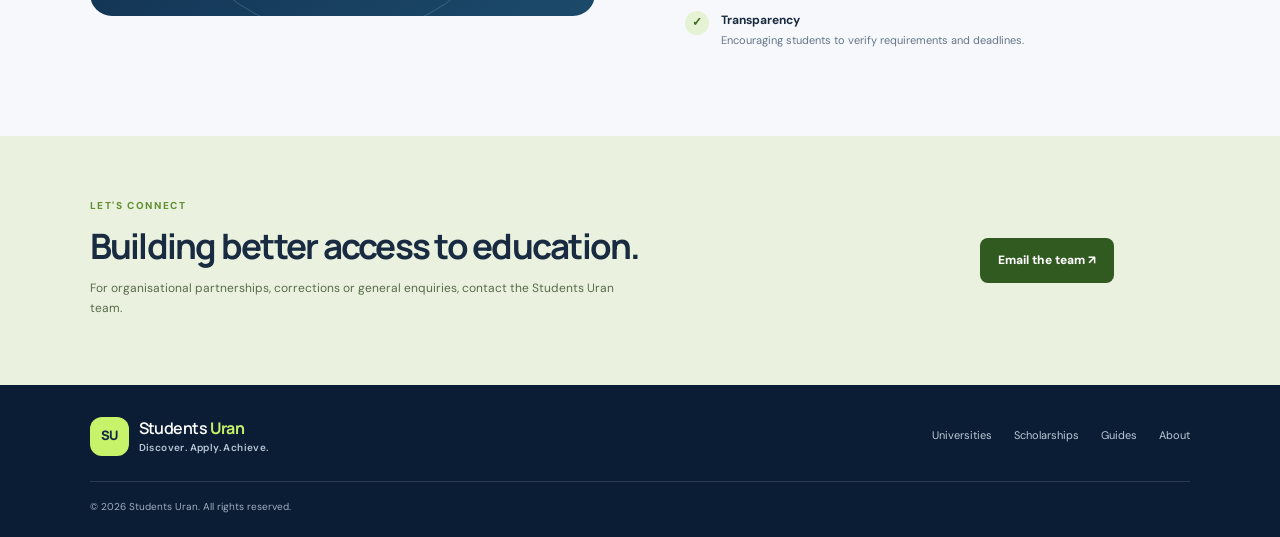
==== commit a941d856: "Add files via upload" ====
--- a/index.html
+++ b/index.html
@@ -19,8 +19,8 @@
     </a>
     <button class="menu-toggle" id="menuToggle" aria-label="Open navigation" aria-expanded="false">☰</button>
     <nav id="mainNav" class="nav">
-      <a href="#home" class="active">Home</a><a href="#universities">Universities</a><a href="#scholarships">Scholarships</a>
-      <a href="#updates">Admission updates</a><a href="#guides">Guides</a><a href="#about">About</a><a href="#contact">Contact</a>
+      <a href="index.html" class="active">Home</a><a href="universities.html">Universities</a><a href="scholarships.html">Scholarships</a>
+      <a href="admission-updates.html">Admission Updates</a><a href="application-guides.html">Application Guides</a><a href="about.html">About</a><a href="contact.html">Contact</a>
     </nav>
   </header>
 
@@ -32,7 +32,7 @@
         <h1>Your future<br>starts <span>here.</span></h1>
         <p>Find universities, explore scholarships and get practical guidance for your next step in education — all in one place.</p>
         <form class="hero-search" id="heroSearch">
-          <span aria-hidden="true">⌕</span><input id="globalSearch" type="search" placeholder="Search universities, scholarships or guides…" aria-label="Search website">
+          <span aria-hidden="true">⌕</span><input id="globalSearch" type="search" placeholder="Search universities or scholarships..." aria-label="Search website">
           <button type="submit">Search <span>→</span></button>
         </form>
         <div class="hero-note"><span>✓</span> Made for students across Pakistan</div>
@@ -45,50 +45,10 @@
     <section class="section quick-section">
       <div class="section-heading"><div><span class="kicker">START EXPLORING</span><h2>What are you looking for?</h2></div><p>Find the information you need to make a confident next move.</p></div>
       <div class="quick-grid">
-        <a class="quick-card" href="#universities"><span class="quick-icon">⌂</span><h3>Universities</h3><p>Explore institutions, programs and admission information.</p><span class="card-link">Explore universities ↗</span></a>
-        <a class="quick-card" href="#scholarships"><span class="quick-icon">✳</span><h3>Scholarships</h3><p>Understand funding options and how to apply.</p><span class="card-link">Find funding ↗</span></a>
-        <a class="quick-card" href="#updates"><span class="quick-icon">◷</span><h3>Admission updates</h3><p>Keep track of announcements and important dates.</p><span class="card-link">View updates ↗</span></a>
-        <a class="quick-card" href="#guides"><span class="quick-icon">▤</span><h3>Application guides</h3><p>Learn about documents, entry tests and applications.</p><span class="card-link">Read guides ↗</span></a>
-      </div>
-    </section>
-
-    <section class="section tinted" id="universities">
-      <div class="section-heading"><div><span class="kicker">FIND YOUR FIT</span><h2>Explore universities</h2></div><p>Compare institutions and visit their official websites for the latest requirements.</p></div>
-      <div class="filters">
-        <label class="search-field"><span>⌕</span><input id="universitySearch" type="search" placeholder="Search by university or city"></label>
-        <select id="cityFilter" aria-label="Filter universities by city"><option value="">All cities</option></select>
-        <select id="typeFilter" aria-label="Filter universities by type"><option value="">All types</option><option>Public</option><option>Private</option></select>
-      </div>
-      <div class="card-grid" id="universityGrid"></div>
-      <p class="empty-state hidden" id="universityEmpty">No universities match those filters. Try another search.</p>
-      <div class="section-foot"><span>Always confirm program details and admission dates with the university.</span><a href="#contact">Suggest a resource ↗</a></div>
-    </section>
-
-    <section class="section" id="scholarships">
-      <div class="section-heading"><div><span class="kicker">MAKE EDUCATION MORE ACCESSIBLE</span><h2>Scholarship opportunities</h2></div><p>Learn about common funding routes and use official sources to check current openings.</p></div>
-      <div class="filters scholarship-filters">
-        <label class="search-field"><span>⌕</span><input id="scholarshipSearch" type="search" placeholder="Search scholarships or provider"></label>
-        <select id="levelFilter" aria-label="Filter by study level"><option value="">All study levels</option><option>Undergraduate</option><option>Postgraduate</option><option>School and college</option></select>
-        <select id="fundingFilter" aria-label="Filter by funding type"><option value="">All funding types</option><option>Need-based</option><option>Merit-based</option><option>Fully funded</option><option>Tuition support</option></select>
-      </div>
-      <div class="scholarship-list" id="scholarshipList"></div>
-      <p class="empty-state hidden" id="scholarshipEmpty">No opportunities match those filters. Try another search.</p>
-      <div class="notice"><span class="notice-icon">i</span><p><b>Please verify before applying.</b> Scholarship rules, availability and deadlines can change. Students Uran does not guarantee selection or funding. Check the provider's official announcement before sharing documents or paying any fee.</p></div>
-    </section>
-
-    <section class="section dark-section" id="updates">
-      <div class="section-heading light-heading"><div><span class="kicker">STAY PREPARED</span><h2>Admission updates</h2></div><p>Use this section for verified announcements from universities and official bodies.</p></div>
-      <div class="updates-grid" id="updatesGrid"></div>
-      <p class="update-caption">This starter website contains example editorial entries. Replace them with current, verified announcements before publishing.</p>
-    </section>
-
-    <section class="section" id="guides">
-      <div class="section-heading"><div><span class="kicker">STEP BY STEP</span><h2>Guides for your next move</h2></div><p>Simple explanations to help you prepare a stronger application.</p></div>
-      <div class="guide-grid">
-        <article class="guide-card"><span class="guide-number">01</span><div class="guide-icon">▣</div><h3>How to apply to a university</h3><p>Shortlist programs, check eligibility, prepare documents and submit through the official portal.</p><button class="text-button guide-open" data-guide="apply">Read guide ↗</button></article>
-        <article class="guide-card"><span class="guide-number">02</span><div class="guide-icon">✎</div><h3>Prepare your documents</h3><p>Organise transcripts, identification, photographs, certificates and any required test results.</p><button class="text-button guide-open" data-guide="documents">Read guide ↗</button></article>
-        <article class="guide-card"><span class="guide-number">03</span><div class="guide-icon">☆</div><h3>Write a personal statement</h3><p>Explain your goals, relevant experience and why the program matches your plans.</p><button class="text-button guide-open" data-guide="statement">Read guide ↗</button></article>
-        <article class="guide-card"><span class="guide-number">04</span><div class="guide-icon">✓</div><h3>Build a scholarship checklist</h3><p>Track eligibility, deadlines, references, essays and submission confirmations.</p><button class="text-button guide-open" data-guide="scholarship">Read guide ↗</button></article>
+        <a class="quick-card" href="universities.html"><span class="quick-icon">⌂</span><h3>Universities</h3><p>Explore institutions, programs and admission information.</p><span class="card-link">Explore universities ↗</span></a>
+        <a class="quick-card" href="scholarships.html"><span class="quick-icon">✳</span><h3>Scholarships</h3><p>Understand funding options and how to apply.</p><span class="card-link">Find funding ↗</span></a>
+        <a class="quick-card" href="admission-updates.html"><span class="quick-icon">◷</span><h3>Admission updates</h3><p>Keep track of announcements and important dates.</p><span class="card-link">View updates ↗</span></a>
+        <a class="quick-card" href="application-guides.html"><span class="quick-icon">▤</span><h3>Application guides</h3><p>Learn about documents, entry tests and applications.</p><span class="card-link">Read guides ↗</span></a>
       </div>
     </section>
 
@@ -99,10 +59,10 @@
       </div>
     </section>
 
-    <section class="contact-band" id="contact"><div><span class="kicker">LET'S CONNECT</span><h2>Building better access to education.</h2><p>For organisational partnerships, corrections or general enquiries, contact the Students Uran team.</p></div><div class="contact-actions"><a class="button button-green" id="emailLink" href="mailto:hello@studentsuran.org">Email the team ↗</a><p>Replace this placeholder with your official email before publishing.</p></div></section>
+    <section class="contact-band" id="contact"><div><span class="kicker">LET'S CONNECT</span><h2>Building better access to education.</h2><p>For organisational partnerships, corrections or general enquiries, contact the Students Uran team.</p></div><div class="contact-actions"><a class="button button-green" id="emailLink" href="mailto:studentsuran@gmail.com">Email the team ↗</a></div></section>
   </main>
 
-  <footer class="footer"><a class="brand footer-brand" href="#home"><span class="brand-mark">SU</span><span>Students <b>Uran</b><small>Discover. Apply. Achieve.</small></span></a><div class="footer-links"><a href="#universities">Universities</a><a href="#scholarships">Scholarships</a><a href="#guides">Guides</a><a href="#about">About</a></div><p>© <span id="year"></span> Students Uran. Educational information only; verify details with official providers.</p></footer>
+  <footer class="footer"><a class="brand footer-brand" href="#home"><span class="brand-mark">SU</span><span>Students <b>Uran</b><small>Discover. Apply. Achieve.</small></span></a><div class="footer-links"><a href="universities.html">Universities</a><a href="scholarships.html">Scholarships</a><a href="application-guides.html">Guides</a><a href="#about">About</a></div><p>© <span id="year"></span> Students Uran. All rights reserved.</p></footer>
 
   <dialog id="detailDialog" class="detail-dialog"><button class="dialog-close" id="dialogClose" aria-label="Close dialog">×</button><div id="dialogContent"></div></dialog>
   <script src="data.js"></script><script src="app.js"></script>
--- a/styles.css
+++ b/styles.css
@@ -3,3 +3,6 @@
 @media(max-width:1050px){.nav{gap:12px}.nav a{font-size:11px}.quick-grid,.guide-grid{grid-template-columns:repeat(2,1fr)}.section{padding-left:5vw;padding-right:5vw}.hero{padding-left:7vw}.card-grid{grid-template-columns:repeat(2,1fr)}}
 @media(max-width:760px){.site-header{height:68px;padding:0 18px}.menu-toggle{display:block}.nav{display:none;position:absolute;left:0;right:0;top:68px;padding:16px 20px 22px;background:var(--navy);flex-direction:column;align-items:stretch;gap:0;border-top:1px solid #ffffff20}.nav.open{display:flex}.nav a{padding:12px 0;font-size:13px}.hero{min-height:590px;padding:55px 22px 150px;background-position:58% center}.hero h1{font-size:52px}.hero-content>p{font-size:14px}.hero-search{flex-wrap:wrap;padding:10px}.hero-search input{font-size:12px}.hero-search button{padding:12px}.hero-stats div{padding:15px 12px;min-width:0;flex:1}.hero-stats strong{font-size:12px}.hero-stats span{font-size:9px}.section{padding:58px 20px}.section-heading{display:block}.section-heading>p{margin-top:12px}.quick-grid,.guide-grid,.card-grid,.updates-grid{grid-template-columns:1fr}.quick-card p,.guide-card p{min-height:0}.filters,.scholarship-filters{grid-template-columns:1fr}.filters select{min-height:44px}.scholarship-card{grid-template-columns:45px 1fr;gap:12px;padding:15px}.scholarship-icon{height:43px;width:43px}.scholarship-card .outline-button{grid-column:2;justify-self:start}.section-foot{flex-direction:column;gap:8px}.about-section{grid-template-columns:1fr;gap:30px}.about-art{min-height:260px}.contact-band{padding:40px 20px;display:block}.contact-actions{margin-top:20px}.footer{grid-template-columns:1fr}.footer-links{gap:14px}.footer>p{grid-column:auto}.detail-dialog{padding:25px 22px}.update-card p{min-height:0}}
 @media(prefers-reduced-motion:reduce){html{scroll-behavior:auto}*,*::before,*::after{transition:none!important}}
+
+.page-hero{padding:64px clamp(20px,7vw,104px);background:linear-gradient(120deg,#102747,#214b70);color:#fff}
+.page-hero .kicker{color:#c7f36b}.page-hero h1{font-size:clamp(36px,5vw,54px);line-height:1.12;letter-spacing:-.055em;margin:12px 0}.page-hero p{max-width:720px;color:#d4deea;font-size:14px;line-height:1.8;margin:0}.page-section{min-height:50vh}.contact-card{border:1px solid var(--line);border-radius:16px;padding:28px;max-width:540px}.contact-card h3{margin-top:0}.contact-card p{color:var(--muted)}.menu-toggle{font-size:13px;font-weight:700;border:1px solid #ffffff55;border-radius:8px;padding:8px 11px}
